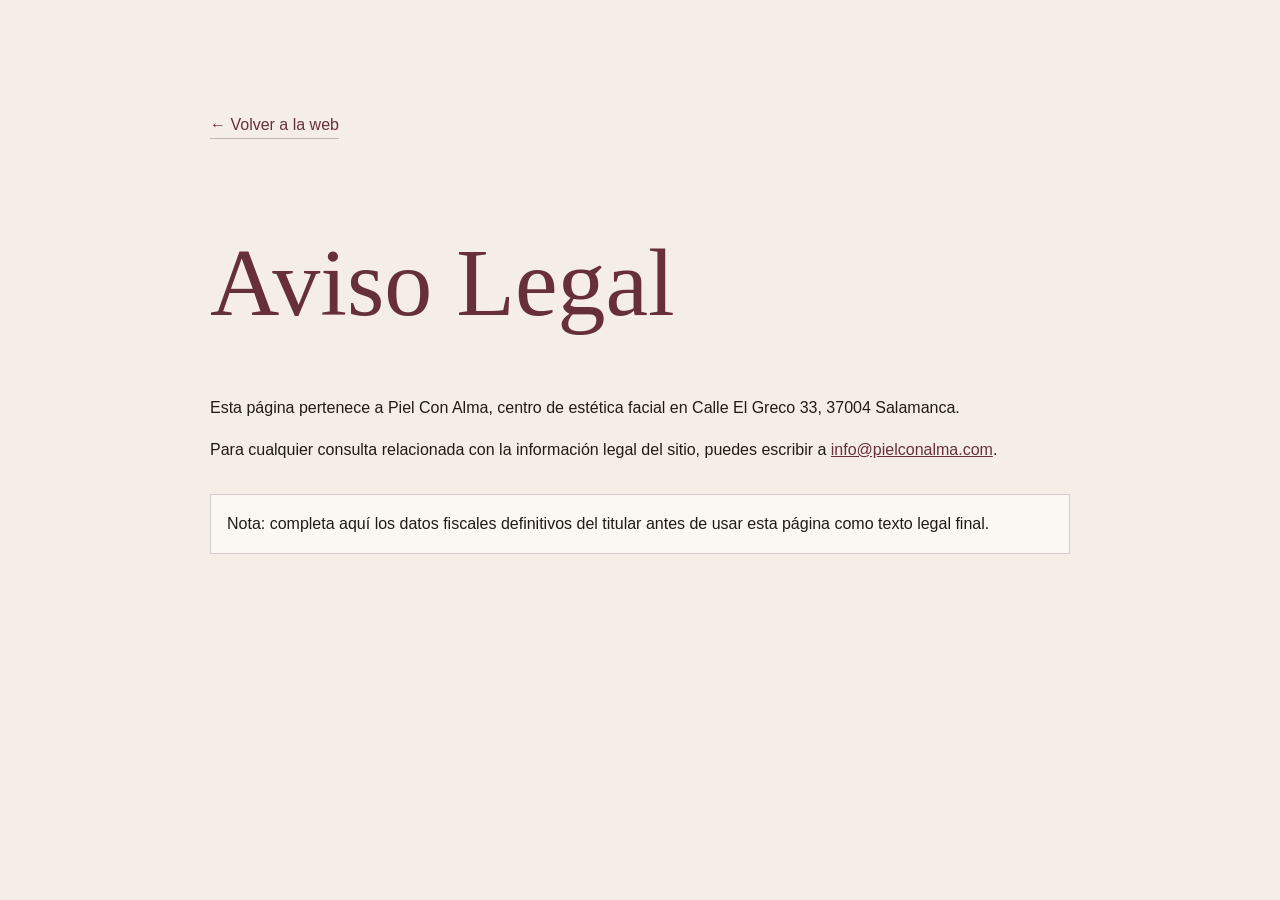
==== aviso-legal.html @ 6ce4749c "Add legal notice page" ====
<!doctype html>
<html lang="es">
  <head>
    <meta charset="UTF-8" />
    <meta name="viewport" content="width=device-width, initial-scale=1.0" />
    <meta name="robots" content="noindex" />
    <title>Aviso Legal · Piel Con Alma</title>
    <style>
      body { margin: 0; font-family: Arial, sans-serif; color: #211b18; background: #f5eee7; line-height: 1.6; }
      main { width: min(860px, calc(100% - 2.5rem)); margin: 0 auto; padding: clamp(4rem, 9vw, 7rem) 0; }
      h1 { color: #672f3a; font-family: Georgia, serif; font-size: clamp(3rem, 8vw, 6rem); font-weight: 400; line-height: 1; }
      a { color: #672f3a; }
      .back { display: inline-block; margin-bottom: 2rem; text-decoration: none; border-bottom: 1px solid rgba(33,27,24,.25); }
      .note { margin-top: 2rem; padding: 1rem; border: 1px solid rgba(33,27,24,.18); background: #fbf7f2; }
    </style>
  </head>
  <body>
    <main>
      <a class="back" href="/">← Volver a la web</a>
      <h1>Aviso Legal</h1>
      <p>Esta página pertenece a Piel Con Alma, centro de estética facial en Calle El Greco 33, 37004 Salamanca.</p>
      <p>Para cualquier consulta relacionada con la información legal del sitio, puedes escribir a <a href="mailto:info@pielconalma.com">info@pielconalma.com</a>.</p>
      <p class="note">Nota: completa aquí los datos fiscales definitivos del titular antes de usar esta página como texto legal final.</p>
    </main>
  </body>
</html>
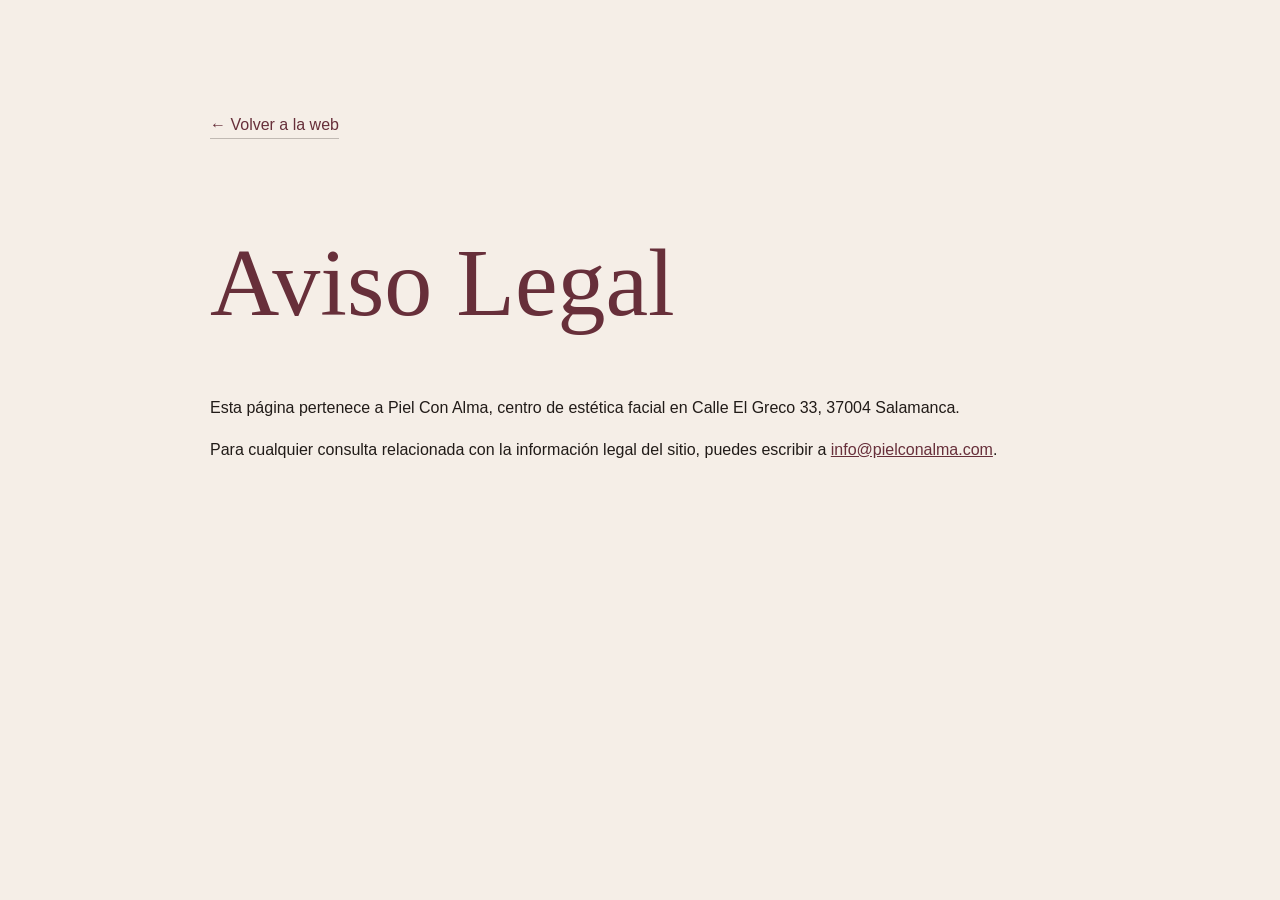
==== commit 86b92c11: "Remove legal text notes" ====
--- a/aviso-legal.html
+++ b/aviso-legal.html
@@ -11,7 +11,6 @@
       h1 { color: #672f3a; font-family: Georgia, serif; font-size: clamp(3rem, 8vw, 6rem); font-weight: 400; line-height: 1; }
       a { color: #672f3a; }
       .back { display: inline-block; margin-bottom: 2rem; text-decoration: none; border-bottom: 1px solid rgba(33,27,24,.25); }
-      .note { margin-top: 2rem; padding: 1rem; border: 1px solid rgba(33,27,24,.18); background: #fbf7f2; }
     </style>
   </head>
   <body>
@@ -20,7 +19,6 @@
       <h1>Aviso Legal</h1>
       <p>Esta página pertenece a Piel Con Alma, centro de estética facial en Calle El Greco 33, 37004 Salamanca.</p>
       <p>Para cualquier consulta relacionada con la información legal del sitio, puedes escribir a <a href="mailto:info@pielconalma.com">info@pielconalma.com</a>.</p>
-      <p class="note">Nota: completa aquí los datos fiscales definitivos del titular antes de usar esta página como texto legal final.</p>
     </main>
   </body>
 </html>
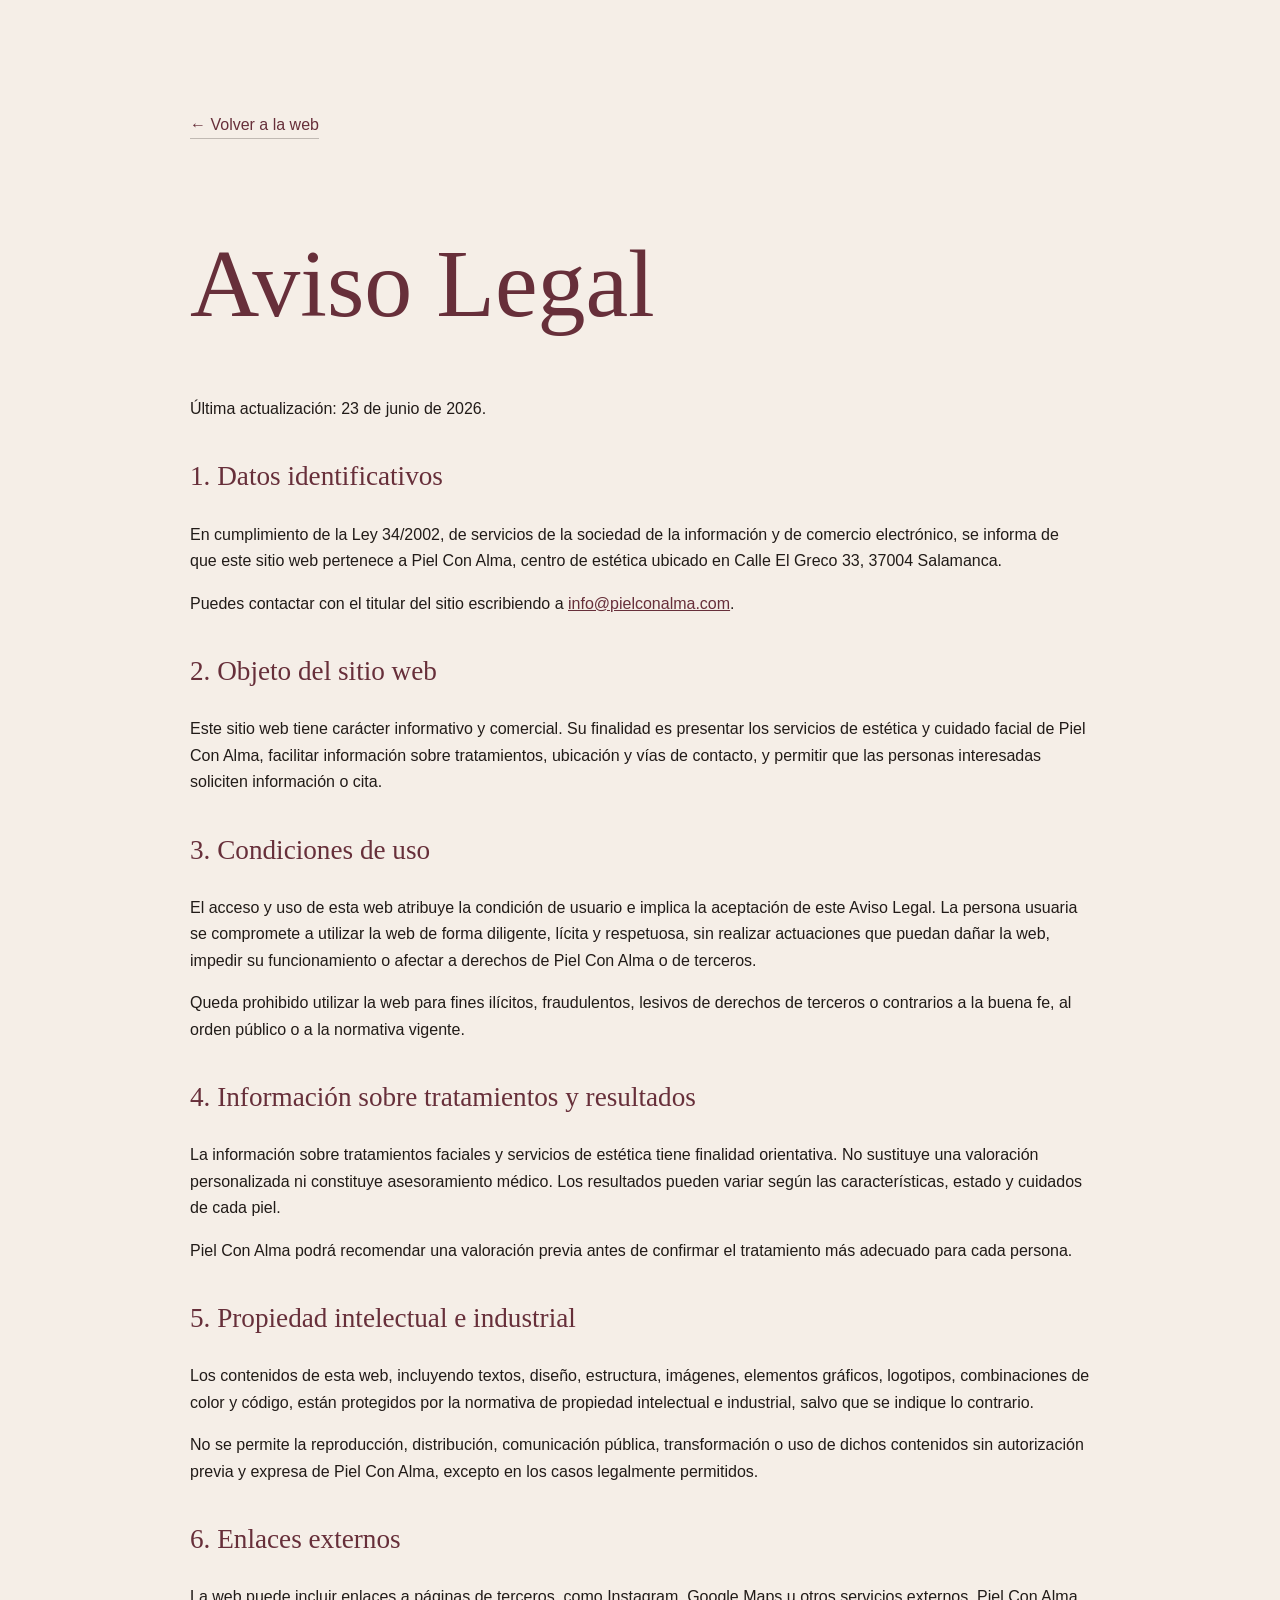
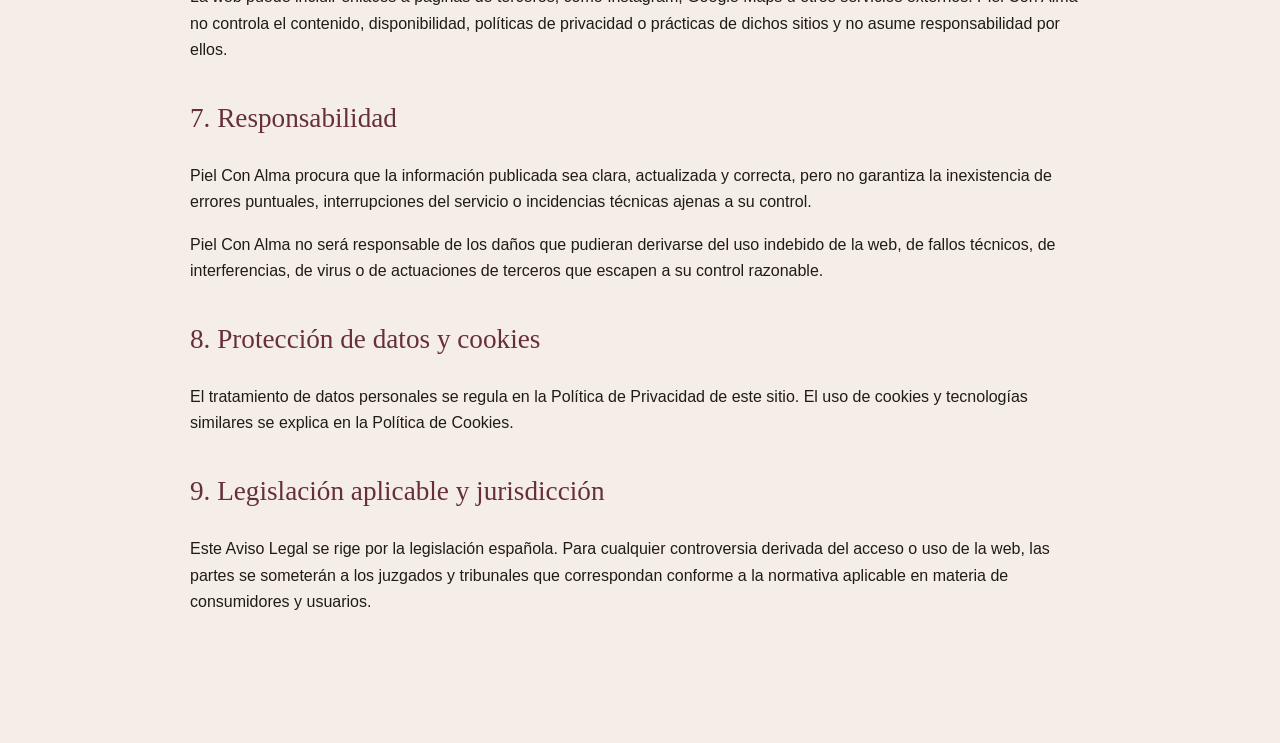
==== commit f3202e6b: "Develop legal notice text" ====
--- a/aviso-legal.html
+++ b/aviso-legal.html
@@ -5,20 +5,37 @@
     <meta name="viewport" content="width=device-width, initial-scale=1.0" />
     <meta name="robots" content="noindex" />
     <title>Aviso Legal · Piel Con Alma</title>
+    <link rel="icon" type="image/svg+xml" href="/assets/favicon.svg" />
     <style>
-      body { margin: 0; font-family: Arial, sans-serif; color: #211b18; background: #f5eee7; line-height: 1.6; }
-      main { width: min(860px, calc(100% - 2.5rem)); margin: 0 auto; padding: clamp(4rem, 9vw, 7rem) 0; }
-      h1 { color: #672f3a; font-family: Georgia, serif; font-size: clamp(3rem, 8vw, 6rem); font-weight: 400; line-height: 1; }
-      a { color: #672f3a; }
-      .back { display: inline-block; margin-bottom: 2rem; text-decoration: none; border-bottom: 1px solid rgba(33,27,24,.25); }
+      body{margin:0;font-family:Arial,sans-serif;color:#211b18;background:#f5eee7;line-height:1.65}main{width:min(900px,calc(100% - 2.5rem));margin:0 auto;padding:clamp(4rem,9vw,7rem) 0}h1{color:#672f3a;font-family:Georgia,serif;font-size:clamp(3rem,8vw,6rem);font-weight:400;line-height:1}h2{margin-top:2rem;color:#672f3a;font-family:Georgia,serif;font-size:1.7rem;font-weight:400}a{color:#672f3a}.back{display:inline-block;margin-bottom:2rem;text-decoration:none;border-bottom:1px solid rgba(33,27,24,.25)}
     </style>
   </head>
-  <body>
-    <main>
-      <a class="back" href="/">← Volver a la web</a>
-      <h1>Aviso Legal</h1>
-      <p>Esta página pertenece a Piel Con Alma, centro de estética facial en Calle El Greco 33, 37004 Salamanca.</p>
-      <p>Para cualquier consulta relacionada con la información legal del sitio, puedes escribir a <a href="mailto:info@pielconalma.com">info@pielconalma.com</a>.</p>
-    </main>
-  </body>
+  <body><main>
+    <a class="back" href="/">← Volver a la web</a>
+    <h1>Aviso Legal</h1>
+    <p>Última actualización: 23 de junio de 2026.</p>
+    <h2>1. Datos identificativos</h2>
+    <p>En cumplimiento de la Ley 34/2002, de servicios de la sociedad de la información y de comercio electrónico, se informa de que este sitio web pertenece a Piel Con Alma, centro de estética ubicado en Calle El Greco 33, 37004 Salamanca.</p>
+    <p>Puedes contactar con el titular del sitio escribiendo a <a href="mailto:info@pielconalma.com">info@pielconalma.com</a>.</p>
+    <h2>2. Objeto del sitio web</h2>
+    <p>Este sitio web tiene carácter informativo y comercial. Su finalidad es presentar los servicios de estética y cuidado facial de Piel Con Alma, facilitar información sobre tratamientos, ubicación y vías de contacto, y permitir que las personas interesadas soliciten información o cita.</p>
+    <h2>3. Condiciones de uso</h2>
+    <p>El acceso y uso de esta web atribuye la condición de usuario e implica la aceptación de este Aviso Legal. La persona usuaria se compromete a utilizar la web de forma diligente, lícita y respetuosa, sin realizar actuaciones que puedan dañar la web, impedir su funcionamiento o afectar a derechos de Piel Con Alma o de terceros.</p>
+    <p>Queda prohibido utilizar la web para fines ilícitos, fraudulentos, lesivos de derechos de terceros o contrarios a la buena fe, al orden público o a la normativa vigente.</p>
+    <h2>4. Información sobre tratamientos y resultados</h2>
+    <p>La información sobre tratamientos faciales y servicios de estética tiene finalidad orientativa. No sustituye una valoración personalizada ni constituye asesoramiento médico. Los resultados pueden variar según las características, estado y cuidados de cada piel.</p>
+    <p>Piel Con Alma podrá recomendar una valoración previa antes de confirmar el tratamiento más adecuado para cada persona.</p>
+    <h2>5. Propiedad intelectual e industrial</h2>
+    <p>Los contenidos de esta web, incluyendo textos, diseño, estructura, imágenes, elementos gráficos, logotipos, combinaciones de color y código, están protegidos por la normativa de propiedad intelectual e industrial, salvo que se indique lo contrario.</p>
+    <p>No se permite la reproducción, distribución, comunicación pública, transformación o uso de dichos contenidos sin autorización previa y expresa de Piel Con Alma, excepto en los casos legalmente permitidos.</p>
+    <h2>6. Enlaces externos</h2>
+    <p>La web puede incluir enlaces a páginas de terceros, como Instagram, Google Maps u otros servicios externos. Piel Con Alma no controla el contenido, disponibilidad, políticas de privacidad o prácticas de dichos sitios y no asume responsabilidad por ellos.</p>
+    <h2>7. Responsabilidad</h2>
+    <p>Piel Con Alma procura que la información publicada sea clara, actualizada y correcta, pero no garantiza la inexistencia de errores puntuales, interrupciones del servicio o incidencias técnicas ajenas a su control.</p>
+    <p>Piel Con Alma no será responsable de los daños que pudieran derivarse del uso indebido de la web, de fallos técnicos, de interferencias, de virus o de actuaciones de terceros que escapen a su control razonable.</p>
+    <h2>8. Protección de datos y cookies</h2>
+    <p>El tratamiento de datos personales se regula en la Política de Privacidad de este sitio. El uso de cookies y tecnologías similares se explica en la Política de Cookies.</p>
+    <h2>9. Legislación aplicable y jurisdicción</h2>
+    <p>Este Aviso Legal se rige por la legislación española. Para cualquier controversia derivada del acceso o uso de la web, las partes se someterán a los juzgados y tribunales que correspondan conforme a la normativa aplicable en materia de consumidores y usuarios.</p>
+  </main></body>
 </html>
